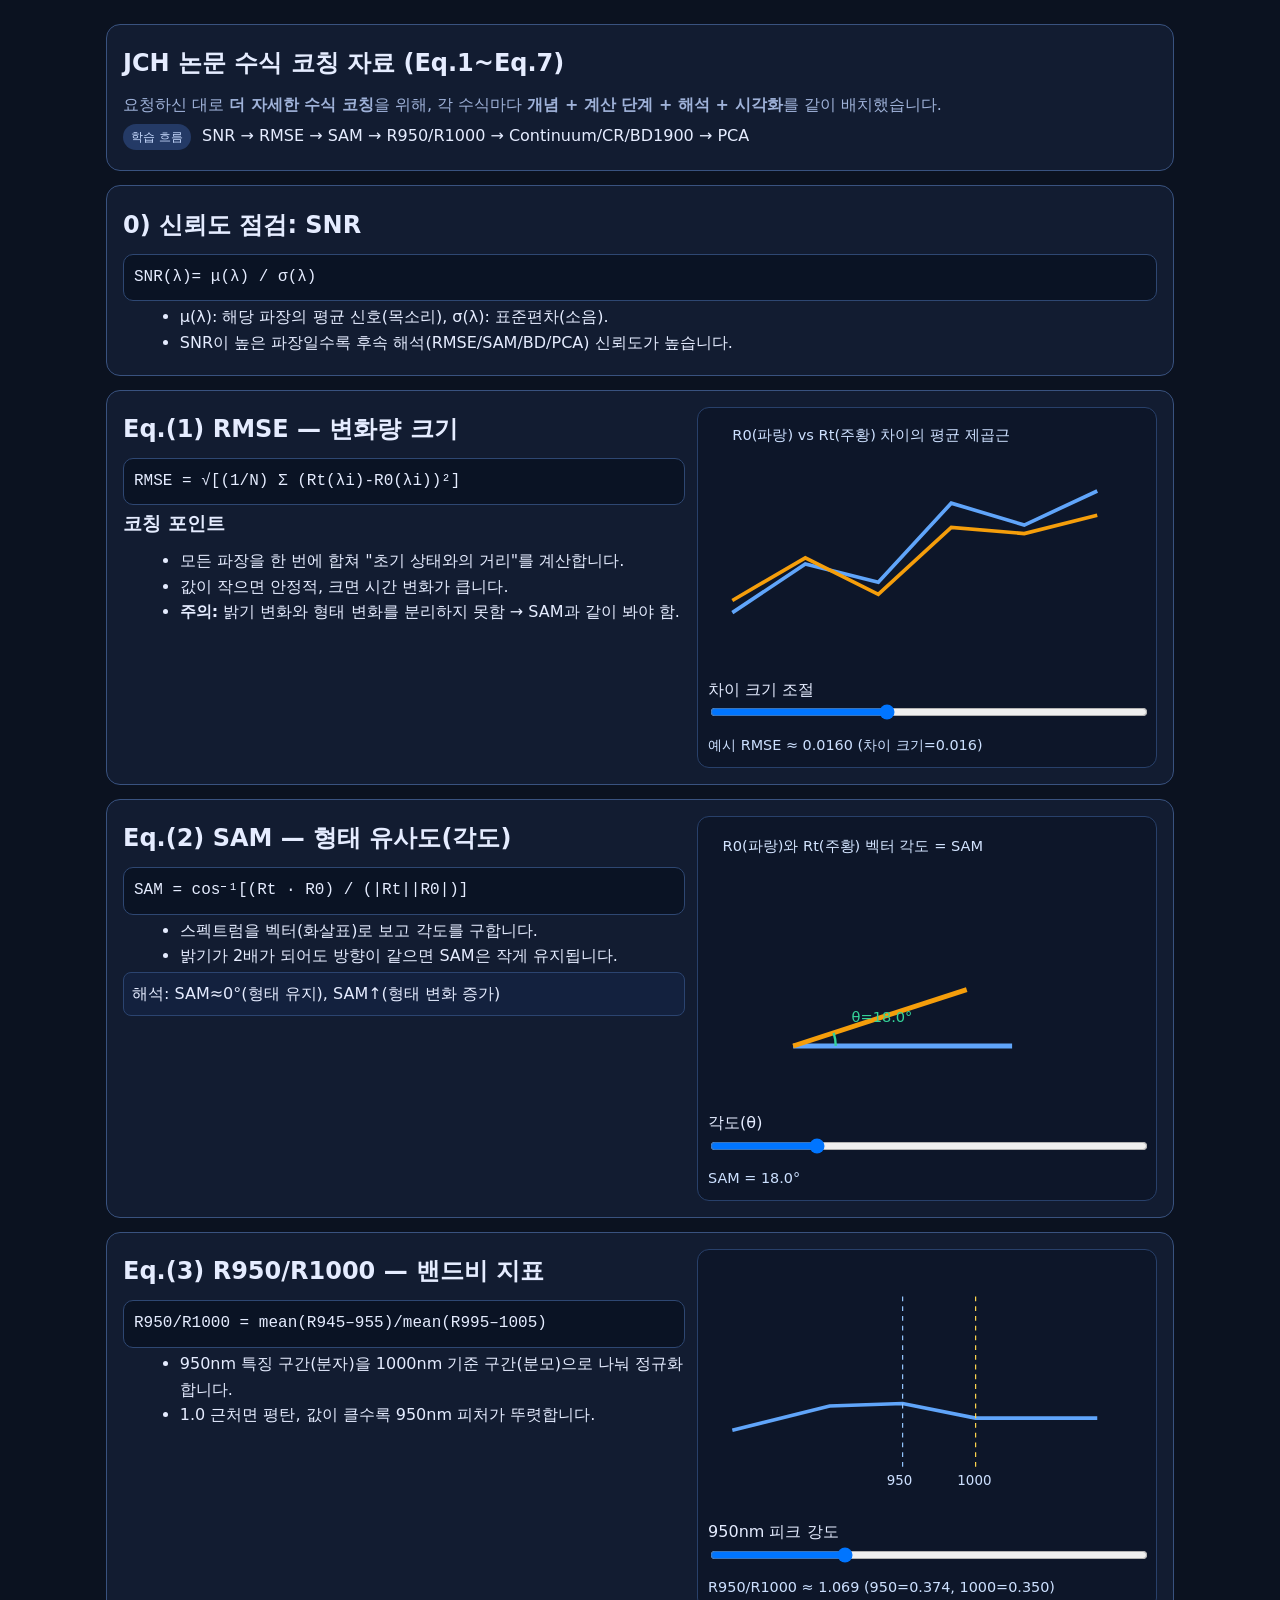
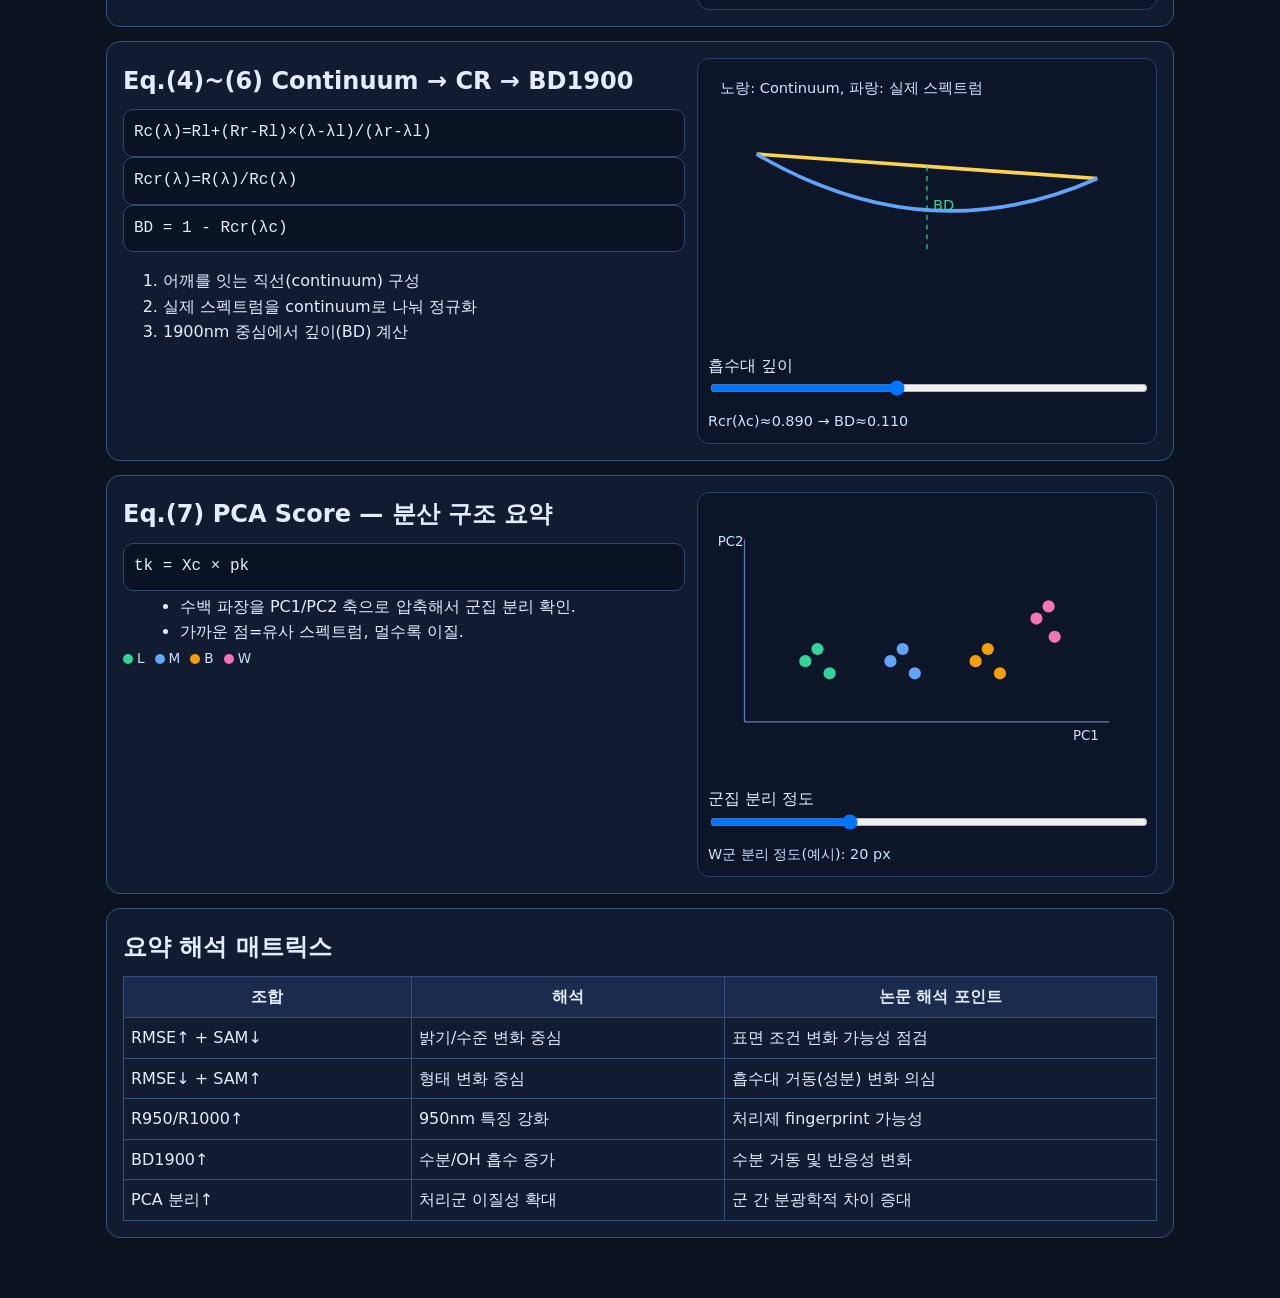
==== jch_equation_coaching.html @ fbaf9b6c "docs: add detailed JCH equation coaching HTML with visualizations" ====
<!doctype html>
<html lang="ko">
<head>
  <meta charset="UTF-8" />
  <meta name="viewport" content="width=device-width, initial-scale=1.0" />
  <title>JCH 수식 코칭 자료 (시각화 포함)</title>
  <style>
    :root{--bg:#0b1220;--panel:#121c31;--soft:#1b2947;--text:#e5ecff;--muted:#9fb2d9;--line:#39527f;--accent:#6ea8ff;--good:#34d399;--warn:#fbbf24}
    *{box-sizing:border-box} body{margin:0;font-family:'Noto Sans KR',system-ui,sans-serif;background:var(--bg);color:var(--text);line-height:1.6}
    .wrap{max-width:1100px;margin:0 auto;padding:24px 16px 60px;display:grid;gap:14px}
    .hero,.sec{background:var(--panel);border:1px solid var(--line);border-radius:14px;padding:16px}
    h1,h2,h3{margin:.2rem 0 .6rem} p{margin:.3rem 0}
    .muted{color:var(--muted)} .formula{font-family:Consolas,monospace;background:#0a1324;border:1px solid #2e4772;border-radius:10px;padding:10px;overflow:auto}
    .grid{display:grid;grid-template-columns:1.1fr .9fr;gap:12px}
    .viz{background:#0d1629;border:1px solid #28406a;border-radius:12px;padding:10px}
    .tag{display:inline-block;padding:3px 8px;border-radius:999px;font-size:.78rem;background:#243a66;color:#c8dbff;margin-right:6px}
    ul{margin:.2rem 0 .2rem 1.05rem}
    table{width:100%;border-collapse:collapse;margin-top:8px} th,td{border:1px solid #35507d;padding:7px} th{background:#1a2b4d}
    .range{display:grid;gap:6px;margin-top:8px} input[type=range]{width:100%}
    .value{font-size:.9rem;color:#cce0ff}
    .box{padding:8px;border-radius:8px;background:#13213e;border:1px solid #2b4470}
    .legend{display:flex;gap:10px;flex-wrap:wrap;font-size:.85rem;color:#cde0ff}
    .dot{width:10px;height:10px;border-radius:99px;display:inline-block;margin-right:4px;vertical-align:middle}
    .g{background:#34d399}.b{background:#60a5fa}.o{background:#f59e0b}.p{background:#f472b6}
    @media(max-width:900px){.grid{grid-template-columns:1fr}}
  </style>
</head>
<body>
<main class="wrap">
  <section class="hero">
    <h1>JCH 논문 수식 코칭 자료 (Eq.1~Eq.7)</h1>
    <p class="muted">요청하신 대로 <strong>더 자세한 수식 코칭</strong>을 위해, 각 수식마다 <strong>개념 + 계산 단계 + 해석 + 시각화</strong>를 같이 배치했습니다.</p>
    <p><span class="tag">학습 흐름</span> SNR → RMSE → SAM → R950/R1000 → Continuum/CR/BD1900 → PCA</p>
  </section>

  <section class="sec">
    <h2>0) 신뢰도 점검: SNR</h2>
    <div class="formula">SNR(λ)= μ(λ) / σ(λ)</div>
    <ul>
      <li>μ(λ): 해당 파장의 평균 신호(목소리), σ(λ): 표준편차(소음).</li>
      <li>SNR이 높은 파장일수록 후속 해석(RMSE/SAM/BD/PCA) 신뢰도가 높습니다.</li>
    </ul>
  </section>

  <section class="sec grid">
    <div>
      <h2>Eq.(1) RMSE — 변화량 크기</h2>
      <div class="formula">RMSE = √[(1/N) Σ (Rt(λi)-R0(λi))²]</div>
      <h3>코칭 포인트</h3>
      <ul>
        <li>모든 파장을 한 번에 합쳐 "초기 상태와의 거리"를 계산합니다.</li>
        <li>값이 작으면 안정적, 크면 시간 변화가 큽니다.</li>
        <li><strong>주의:</strong> 밝기 변화와 형태 변화를 분리하지 못함 → SAM과 같이 봐야 함.</li>
      </ul>
    </div>
    <div class="viz">
      <svg viewBox="0 0 360 200" width="100%" aria-label="RMSE 시각화">
        <polyline points="20,160 80,120 140,135 200,70 260,88 320,60" fill="none" stroke="#60a5fa" stroke-width="3"/>
        <polyline points="20,150 80,115 140,145 200,90 260,95 320,80" fill="none" stroke="#f59e0b" stroke-width="3"/>
        <text x="20" y="18" fill="#cde0ff" font-size="12">R0(파랑) vs Rt(주황) 차이의 평균 제곱근</text>
      </svg>
      <div class="range">
        <label>차이 크기 조절 <input id="rmseRange" type="range" min="0" max="40" value="16"></label>
        <div class="value" id="rmseValue"></div>
      </div>
    </div>
  </section>

  <section class="sec grid">
    <div>
      <h2>Eq.(2) SAM — 형태 유사도(각도)</h2>
      <div class="formula">SAM = cos⁻¹[(Rt · R0) / (|Rt||R0|)]</div>
      <ul>
        <li>스펙트럼을 벡터(화살표)로 보고 각도를 구합니다.</li>
        <li>밝기가 2배가 되어도 방향이 같으면 SAM은 작게 유지됩니다.</li>
      </ul>
      <div class="box">해석: SAM≈0°(형태 유지), SAM↑(형태 변화 증가)</div>
    </div>
    <div class="viz">
      <svg id="samSvg" viewBox="0 0 360 220" width="100%"></svg>
      <div class="range">
        <label>각도(θ) <input id="samRange" type="range" min="2" max="70" value="18"></label>
        <div class="value" id="samValue"></div>
      </div>
    </div>
  </section>

  <section class="sec grid">
    <div>
      <h2>Eq.(3) R950/R1000 — 밴드비 지표</h2>
      <div class="formula">R950/R1000 = mean(R945–955)/mean(R995–1005)</div>
      <ul>
        <li>950nm 특징 구간(분자)을 1000nm 기준 구간(분모)으로 나눠 정규화합니다.</li>
        <li>1.0 근처면 평탄, 값이 클수록 950nm 피처가 뚜렷합니다.</li>
      </ul>
    </div>
    <div class="viz">
      <svg id="ratioSvg" viewBox="0 0 360 200" width="100%"></svg>
      <div class="range">
        <label>950nm 피크 강도 <input id="ratioRange" type="range" min="0" max="40" value="12"></label>
        <div class="value" id="ratioValue"></div>
      </div>
    </div>
  </section>

  <section class="sec grid">
    <div>
      <h2>Eq.(4)~(6) Continuum → CR → BD1900</h2>
      <div class="formula">Rc(λ)=Rl+(Rr-Rl)×(λ-λl)/(λr-λl)</div>
      <div class="formula">Rcr(λ)=R(λ)/Rc(λ)</div>
      <div class="formula">BD = 1 - Rcr(λc)</div>
      <ol>
        <li>어깨를 잇는 직선(continuum) 구성</li>
        <li>실제 스펙트럼을 continuum로 나눠 정규화</li>
        <li>1900nm 중심에서 깊이(BD) 계산</li>
      </ol>
    </div>
    <div class="viz">
      <svg id="bdSvg" viewBox="0 0 360 220" width="100%"></svg>
      <div class="range">
        <label>흡수대 깊이 <input id="bdRange" type="range" min="4" max="70" value="32"></label>
        <div class="value" id="bdValue"></div>
      </div>
    </div>
  </section>

  <section class="sec grid">
    <div>
      <h2>Eq.(7) PCA Score — 분산 구조 요약</h2>
      <div class="formula">tk = Xc × pk</div>
      <ul>
        <li>수백 파장을 PC1/PC2 축으로 압축해서 군집 분리 확인.</li>
        <li>가까운 점=유사 스펙트럼, 멀수록 이질.</li>
      </ul>
      <div class="legend">
        <span><i class="dot g"></i>L</span><span><i class="dot b"></i>M</span><span><i class="dot o"></i>B</span><span><i class="dot p"></i>W</span>
      </div>
    </div>
    <div class="viz">
      <svg id="pcaSvg" viewBox="0 0 360 220" width="100%"></svg>
      <div class="range">
        <label>군집 분리 정도 <input id="pcaRange" type="range" min="4" max="55" value="20"></label>
        <div class="value" id="pcaValue"></div>
      </div>
    </div>
  </section>

  <section class="sec">
    <h2>요약 해석 매트릭스</h2>
    <table>
      <thead><tr><th>조합</th><th>해석</th><th>논문 해석 포인트</th></tr></thead>
      <tbody>
        <tr><td>RMSE↑ + SAM↓</td><td>밝기/수준 변화 중심</td><td>표면 조건 변화 가능성 점검</td></tr>
        <tr><td>RMSE↓ + SAM↑</td><td>형태 변화 중심</td><td>흡수대 거동(성분) 변화 의심</td></tr>
        <tr><td>R950/R1000↑</td><td>950nm 특징 강화</td><td>처리제 fingerprint 가능성</td></tr>
        <tr><td>BD1900↑</td><td>수분/OH 흡수 증가</td><td>수분 거동 및 반응성 변화</td></tr>
        <tr><td>PCA 분리↑</td><td>처리군 이질성 확대</td><td>군 간 분광학적 차이 증대</td></tr>
      </tbody>
    </table>
  </section>
</main>

<script>
  const rmseRange = document.getElementById('rmseRange');
  const rmseValue = document.getElementById('rmseValue');
  const samRange = document.getElementById('samRange');
  const samValue = document.getElementById('samValue');
  const ratioRange = document.getElementById('ratioRange');
  const ratioValue = document.getElementById('ratioValue');
  const bdRange = document.getElementById('bdRange');
  const bdValue = document.getElementById('bdValue');
  const pcaRange = document.getElementById('pcaRange');
  const pcaValue = document.getElementById('pcaValue');

  function updateRMSE(){
    const d = Number(rmseRange.value)/1000;
    rmseValue.textContent = `예시 RMSE ≈ ${Math.sqrt((d*d*6)/6).toFixed(4)} (차이 크기=${d.toFixed(3)})`;
  }

  function drawSAM(){
    const theta = Number(samRange.value) * Math.PI/180;
    const x2 = 70 + Math.cos(theta)*150;
    const y2 = 180 - Math.sin(theta)*150;
    const svg = `
      <line x1="70" y1="180" x2="250" y2="180" stroke="#60a5fa" stroke-width="4"/>
      <line x1="70" y1="180" x2="${x2}" y2="${y2}" stroke="#f59e0b" stroke-width="4"/>
      <path d="M 105 180 A 35 35 0 0 0 ${70+Math.cos(theta)*35} ${180-Math.sin(theta)*35}" stroke="#34d399" fill="none" stroke-width="2"/>
      <text x="12" y="20" fill="#d3e4ff" font-size="12">R0(파랑)와 Rt(주황) 벡터 각도 = SAM</text>
      <text x="118" y="160" fill="#34d399" font-size="12">θ=${(theta*180/Math.PI).toFixed(1)}°</text>`;
    document.getElementById('samSvg').innerHTML = svg;
    samValue.textContent = `SAM = ${(theta*180/Math.PI).toFixed(1)}°`;
  }

  function drawRatio(){
    const peak = Number(ratioRange.value);
    const y950 = 130 - peak;
    const y1000 = 130;
    const num = 0.35 + peak/500;
    const den = 0.35;
    const ratio = num/den;
    const svg = `
      <polyline points="20,140 100,120 160,${y950} 220,${y1000} 320,130" fill="none" stroke="#60a5fa" stroke-width="3"/>
      <line x1="160" y1="30" x2="160" y2="170" stroke="#93c5fd" stroke-dasharray="4 4"/>
      <line x1="220" y1="30" x2="220" y2="170" stroke="#fcd34d" stroke-dasharray="4 4"/>
      <text x="147" y="185" fill="#cde0ff" font-size="11">950</text>
      <text x="205" y="185" fill="#cde0ff" font-size="11">1000</text>`;
    document.getElementById('ratioSvg').innerHTML = svg;
    ratioValue.textContent = `R950/R1000 ≈ ${ratio.toFixed(3)} (950=${num.toFixed(3)}, 1000=${den.toFixed(3)})`;
  }

  function drawBD(){
    const depth = Number(bdRange.value);
    const bottom = 120 + depth;
    const rc = 0.29;
    const r = rc - depth/1000;
    const rcr = r/rc;
    const bd = 1-rcr;
    const svg = `
      <line x1="40" y1="70" x2="320" y2="90" stroke="#fcd34d" stroke-width="3"/>
      <path d="M40 70 Q180 ${bottom} 320 90" stroke="#60a5fa" fill="none" stroke-width="3"/>
      <line x1="180" y1="80" x2="180" y2="${bottom}" stroke="#34d399" stroke-dasharray="4 4"/>
      <text x="185" y="${(bottom+80)/2}" fill="#34d399" font-size="12">BD</text>
      <text x="10" y="20" fill="#d3e4ff" font-size="12">노랑: Continuum, 파랑: 실제 스펙트럼</text>`;
    document.getElementById('bdSvg').innerHTML = svg;
    bdValue.textContent = `Rcr(λc)≈${rcr.toFixed(3)} → BD≈${bd.toFixed(3)}`;
  }

  function drawPCA(){
    const sep = Number(pcaRange.value);
    const groups = {
      L:[[80,130],[90,120],[100,140]],
      M:[[150,130],[160,120],[170,140]],
      B:[[220,130],[230,120],[240,140]],
      W:[[290-sep,95],[300-sep,85],[305-sep,110]]
    };
    const color = {L:'#34d399',M:'#60a5fa',B:'#f59e0b',W:'#f472b6'};
    let s = '<line x1="30" y1="180" x2="330" y2="180" stroke="#5f7fb2"/><line x1="30" y1="30" x2="30" y2="180" stroke="#5f7fb2"/>';
    Object.entries(groups).forEach(([k,pts])=>pts.forEach(([x,y])=>{s += `<circle cx="${x}" cy="${y}" r="5" fill="${color[k]}"/>`; }));
    s += '<text x="300" y="195" fill="#cde0ff" font-size="11">PC1</text><text x="8" y="35" fill="#cde0ff" font-size="11">PC2</text>';
    document.getElementById('pcaSvg').innerHTML = s;
    pcaValue.textContent = `W군 분리 정도(예시): ${sep} px`;
  }

  [rmseRange,samRange,ratioRange,bdRange,pcaRange].forEach(el=>el.addEventListener('input',()=>{updateRMSE();drawSAM();drawRatio();drawBD();drawPCA();}));
  updateRMSE(); drawSAM(); drawRatio(); drawBD(); drawPCA();
</script>
</body>
</html>
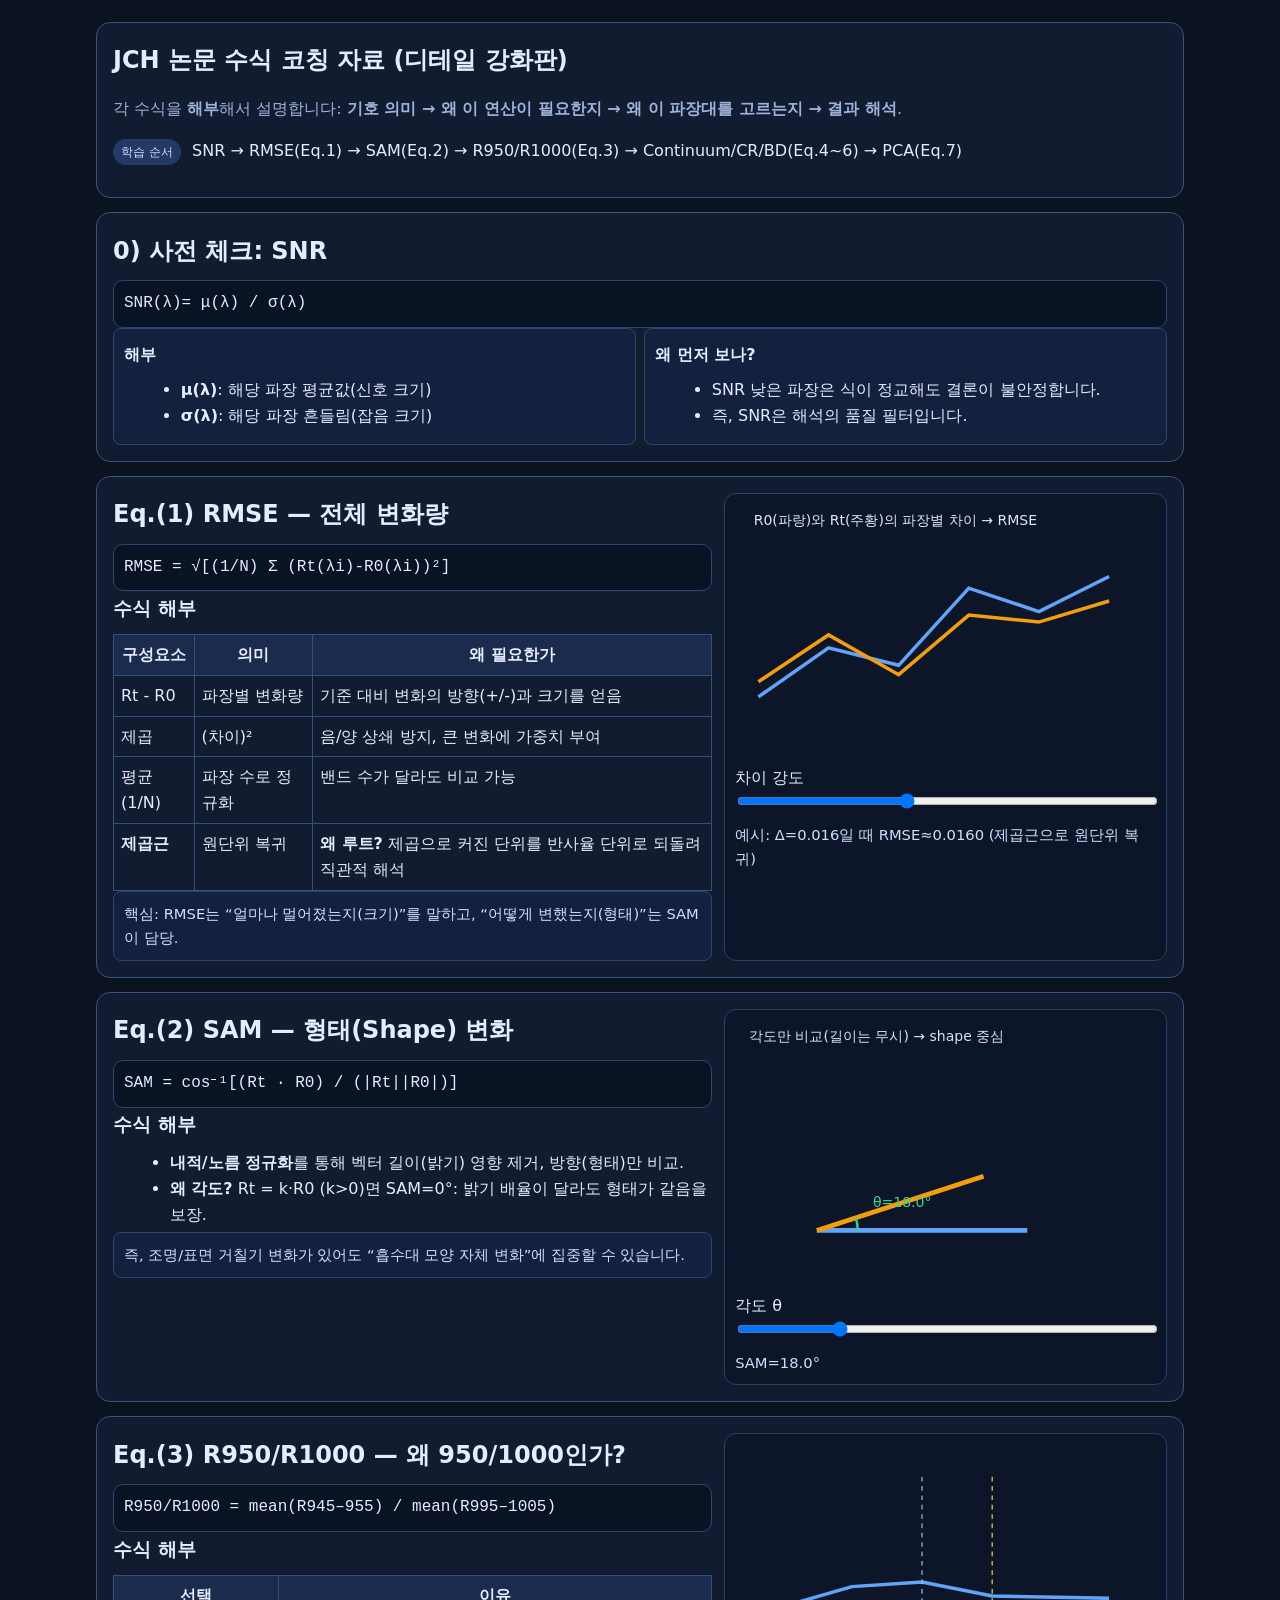
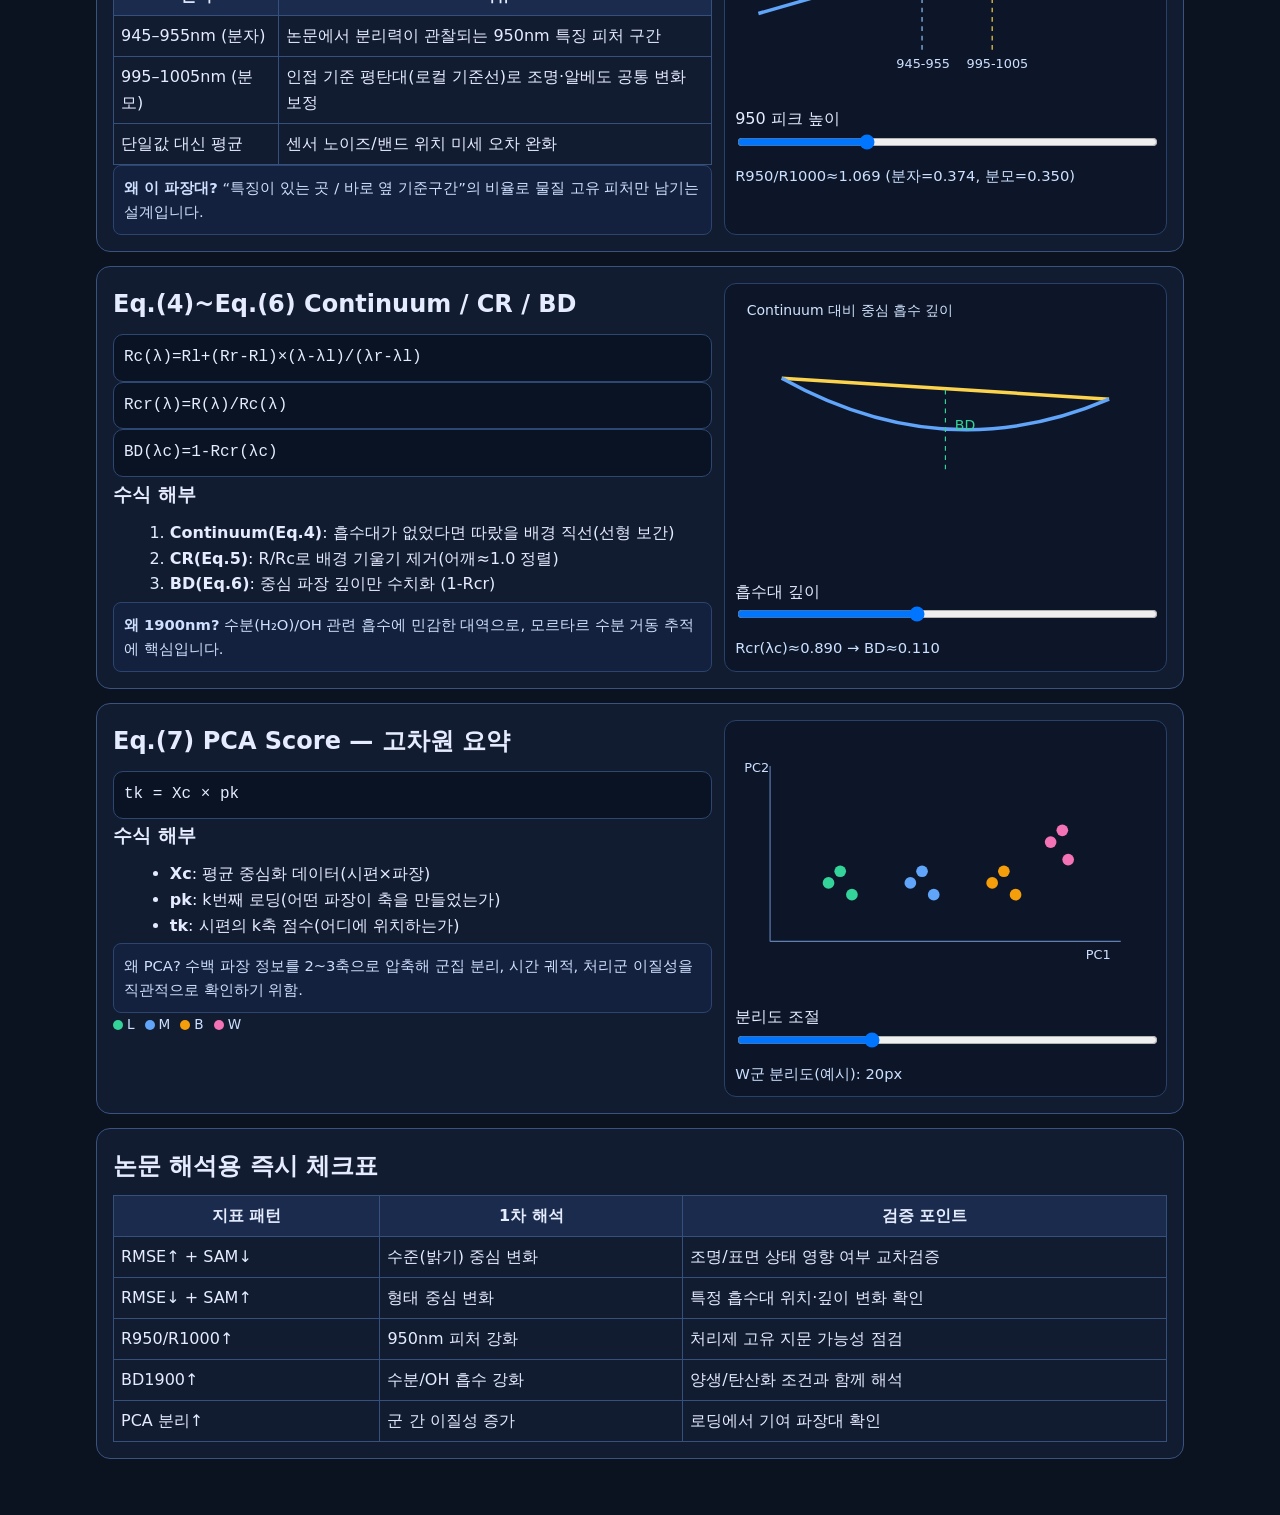
==== commit 7f79bf9e: "docs: deepen equation-level coaching details in HTML guide" ====
--- a/jch_equation_coaching.html
+++ b/jch_equation_coaching.html
@@ -3,246 +3,198 @@
 <head>
   <meta charset="UTF-8" />
   <meta name="viewport" content="width=device-width, initial-scale=1.0" />
-  <title>JCH 수식 코칭 자료 (시각화 포함)</title>
+  <title>JCH 수식 코칭 자료 (디테일 강화판)</title>
   <style>
     :root{--bg:#0b1220;--panel:#121c31;--soft:#1b2947;--text:#e5ecff;--muted:#9fb2d9;--line:#39527f;--accent:#6ea8ff;--good:#34d399;--warn:#fbbf24}
-    *{box-sizing:border-box} body{margin:0;font-family:'Noto Sans KR',system-ui,sans-serif;background:var(--bg);color:var(--text);line-height:1.6}
-    .wrap{max-width:1100px;margin:0 auto;padding:24px 16px 60px;display:grid;gap:14px}
+    *{box-sizing:border-box} body{margin:0;font-family:'Noto Sans KR',system-ui,sans-serif;background:var(--bg);color:var(--text);line-height:1.62}
+    .wrap{max-width:1120px;margin:0 auto;padding:22px 16px 56px;display:grid;gap:14px}
     .hero,.sec{background:var(--panel);border:1px solid var(--line);border-radius:14px;padding:16px}
-    h1,h2,h3{margin:.2rem 0 .6rem} p{margin:.3rem 0}
-    .muted{color:var(--muted)} .formula{font-family:Consolas,monospace;background:#0a1324;border:1px solid #2e4772;border-radius:10px;padding:10px;overflow:auto}
-    .grid{display:grid;grid-template-columns:1.1fr .9fr;gap:12px}
+    h1,h2,h3,h4{margin:.15rem 0 .6rem}.muted{color:var(--muted)}
+    .formula{font-family:Consolas,monospace;background:#0a1324;border:1px solid #2e4772;border-radius:10px;padding:10px;overflow:auto}
+    .grid{display:grid;grid-template-columns:1.15fr .85fr;gap:12px}
     .viz{background:#0d1629;border:1px solid #28406a;border-radius:12px;padding:10px}
     .tag{display:inline-block;padding:3px 8px;border-radius:999px;font-size:.78rem;background:#243a66;color:#c8dbff;margin-right:6px}
-    ul{margin:.2rem 0 .2rem 1.05rem}
-    table{width:100%;border-collapse:collapse;margin-top:8px} th,td{border:1px solid #35507d;padding:7px} th{background:#1a2b4d}
+    ul,ol{margin:.2rem 0 .3rem 1.05rem}
+    table{width:100%;border-collapse:collapse;margin-top:8px}th,td{border:1px solid #35507d;padding:7px;vertical-align:top}th{background:#1a2b4d}
     .range{display:grid;gap:6px;margin-top:8px} input[type=range]{width:100%}
-    .value{font-size:.9rem;color:#cce0ff}
-    .box{padding:8px;border-radius:8px;background:#13213e;border:1px solid #2b4470}
-    .legend{display:flex;gap:10px;flex-wrap:wrap;font-size:.85rem;color:#cde0ff}
-    .dot{width:10px;height:10px;border-radius:99px;display:inline-block;margin-right:4px;vertical-align:middle}
+    .value{font-size:.92rem;color:#cce0ff}.box{padding:10px;border-radius:8px;background:#13213e;border:1px solid #2b4470}
+    .subgrid{display:grid;grid-template-columns:1fr 1fr;gap:8px}.mini{font-size:.92rem;color:#cfe0ff}
+    .legend{display:flex;gap:10px;flex-wrap:wrap;font-size:.85rem;color:#cde0ff}.dot{width:10px;height:10px;border-radius:99px;display:inline-block;margin-right:4px;vertical-align:middle}
     .g{background:#34d399}.b{background:#60a5fa}.o{background:#f59e0b}.p{background:#f472b6}
-    @media(max-width:900px){.grid{grid-template-columns:1fr}}
+    @media(max-width:920px){.grid,.subgrid{grid-template-columns:1fr}}
   </style>
 </head>
 <body>
 <main class="wrap">
   <section class="hero">
-    <h1>JCH 논문 수식 코칭 자료 (Eq.1~Eq.7)</h1>
-    <p class="muted">요청하신 대로 <strong>더 자세한 수식 코칭</strong>을 위해, 각 수식마다 <strong>개념 + 계산 단계 + 해석 + 시각화</strong>를 같이 배치했습니다.</p>
-    <p><span class="tag">학습 흐름</span> SNR → RMSE → SAM → R950/R1000 → Continuum/CR/BD1900 → PCA</p>
+    <h1>JCH 논문 수식 코칭 자료 (디테일 강화판)</h1>
+    <p class="muted">각 수식을 <strong>해부</strong>해서 설명합니다: <strong>기호 의미 → 왜 이 연산이 필요한지 → 왜 이 파장대를 고르는지 → 결과 해석</strong>.</p>
+    <p><span class="tag">학습 순서</span> SNR → RMSE(Eq.1) → SAM(Eq.2) → R950/R1000(Eq.3) → Continuum/CR/BD(Eq.4~6) → PCA(Eq.7)</p>
   </section>
 
   <section class="sec">
-    <h2>0) 신뢰도 점검: SNR</h2>
+    <h2>0) 사전 체크: SNR</h2>
     <div class="formula">SNR(λ)= μ(λ) / σ(λ)</div>
-    <ul>
-      <li>μ(λ): 해당 파장의 평균 신호(목소리), σ(λ): 표준편차(소음).</li>
-      <li>SNR이 높은 파장일수록 후속 해석(RMSE/SAM/BD/PCA) 신뢰도가 높습니다.</li>
-    </ul>
-  </section>
-
-  <section class="sec grid">
-    <div>
-      <h2>Eq.(1) RMSE — 변화량 크기</h2>
+    <div class="subgrid">
+      <div class="box">
+        <h4>해부</h4>
+        <ul>
+          <li><strong>μ(λ)</strong>: 해당 파장 평균값(신호 크기)</li>
+          <li><strong>σ(λ)</strong>: 해당 파장 흔들림(잡음 크기)</li>
+        </ul>
+      </div>
+      <div class="box">
+        <h4>왜 먼저 보나?</h4>
+        <ul>
+          <li>SNR 낮은 파장은 식이 정교해도 결론이 불안정합니다.</li>
+          <li>즉, SNR은 해석의 품질 필터입니다.</li>
+        </ul>
+      </div>
+    </div>
+  </section>
+
+  <section class="sec grid">
+    <div>
+      <h2>Eq.(1) RMSE — 전체 변화량</h2>
       <div class="formula">RMSE = √[(1/N) Σ (Rt(λi)-R0(λi))²]</div>
-      <h3>코칭 포인트</h3>
+      <h3>수식 해부</h3>
+      <table>
+        <tr><th>구성요소</th><th>의미</th><th>왜 필요한가</th></tr>
+        <tr><td>Rt - R0</td><td>파장별 변화량</td><td>기준 대비 변화의 방향(+/-)과 크기를 얻음</td></tr>
+        <tr><td>제곱</td><td>(차이)²</td><td>음/양 상쇄 방지, 큰 변화에 가중치 부여</td></tr>
+        <tr><td>평균(1/N)</td><td>파장 수로 정규화</td><td>밴드 수가 달라도 비교 가능</td></tr>
+        <tr><td><strong>제곱근</strong></td><td>원단위 복귀</td><td><strong>왜 루트?</strong> 제곱으로 커진 단위를 반사율 단위로 되돌려 직관적 해석</td></tr>
+      </table>
+      <div class="box mini">핵심: RMSE는 “얼마나 멀어졌는지(크기)”를 말하고, “어떻게 변했는지(형태)”는 SAM이 담당.</div>
+    </div>
+    <div class="viz">
+      <svg viewBox="0 0 360 210" width="100%"><polyline points="20,165 80,123 140,138 200,72 260,92 320,62" fill="none" stroke="#60a5fa" stroke-width="3"/><polyline points="20,152 80,112 140,146 200,95 260,101 320,83" fill="none" stroke="#f59e0b" stroke-width="3"/><text x="16" y="18" fill="#d8e7ff" font-size="12">R0(파랑)와 Rt(주황)의 파장별 차이 → RMSE</text></svg>
+      <div class="range"><label>차이 강도 <input id="rmseRange" type="range" min="0" max="40" value="16"></label><div class="value" id="rmseValue"></div></div>
+    </div>
+  </section>
+
+  <section class="sec grid">
+    <div>
+      <h2>Eq.(2) SAM — 형태(Shape) 변화</h2>
+      <div class="formula">SAM = cos⁻¹[(Rt · R0) / (|Rt||R0|)]</div>
+      <h3>수식 해부</h3>
       <ul>
-        <li>모든 파장을 한 번에 합쳐 "초기 상태와의 거리"를 계산합니다.</li>
-        <li>값이 작으면 안정적, 크면 시간 변화가 큽니다.</li>
-        <li><strong>주의:</strong> 밝기 변화와 형태 변화를 분리하지 못함 → SAM과 같이 봐야 함.</li>
+        <li><strong>내적/노름 정규화</strong>를 통해 벡터 길이(밝기) 영향 제거, 방향(형태)만 비교.</li>
+        <li><strong>왜 각도?</strong> Rt = k·R0 (k>0)면 SAM=0°: 밝기 배율이 달라도 형태가 같음을 보장.</li>
       </ul>
-    </div>
-    <div class="viz">
-      <svg viewBox="0 0 360 200" width="100%" aria-label="RMSE 시각화">
-        <polyline points="20,160 80,120 140,135 200,70 260,88 320,60" fill="none" stroke="#60a5fa" stroke-width="3"/>
-        <polyline points="20,150 80,115 140,145 200,90 260,95 320,80" fill="none" stroke="#f59e0b" stroke-width="3"/>
-        <text x="20" y="18" fill="#cde0ff" font-size="12">R0(파랑) vs Rt(주황) 차이의 평균 제곱근</text>
-      </svg>
-      <div class="range">
-        <label>차이 크기 조절 <input id="rmseRange" type="range" min="0" max="40" value="16"></label>
-        <div class="value" id="rmseValue"></div>
-      </div>
-    </div>
-  </section>
-
-  <section class="sec grid">
-    <div>
-      <h2>Eq.(2) SAM — 형태 유사도(각도)</h2>
-      <div class="formula">SAM = cos⁻¹[(Rt · R0) / (|Rt||R0|)]</div>
-      <ul>
-        <li>스펙트럼을 벡터(화살표)로 보고 각도를 구합니다.</li>
-        <li>밝기가 2배가 되어도 방향이 같으면 SAM은 작게 유지됩니다.</li>
-      </ul>
-      <div class="box">해석: SAM≈0°(형태 유지), SAM↑(형태 변화 증가)</div>
+      <div class="box mini">즉, 조명/표면 거칠기 변화가 있어도 “흡수대 모양 자체 변화”에 집중할 수 있습니다.</div>
     </div>
     <div class="viz">
       <svg id="samSvg" viewBox="0 0 360 220" width="100%"></svg>
-      <div class="range">
-        <label>각도(θ) <input id="samRange" type="range" min="2" max="70" value="18"></label>
-        <div class="value" id="samValue"></div>
-      </div>
-    </div>
-  </section>
-
-  <section class="sec grid">
-    <div>
-      <h2>Eq.(3) R950/R1000 — 밴드비 지표</h2>
-      <div class="formula">R950/R1000 = mean(R945–955)/mean(R995–1005)</div>
-      <ul>
-        <li>950nm 특징 구간(분자)을 1000nm 기준 구간(분모)으로 나눠 정규화합니다.</li>
-        <li>1.0 근처면 평탄, 값이 클수록 950nm 피처가 뚜렷합니다.</li>
-      </ul>
-    </div>
-    <div class="viz">
-      <svg id="ratioSvg" viewBox="0 0 360 200" width="100%"></svg>
-      <div class="range">
-        <label>950nm 피크 강도 <input id="ratioRange" type="range" min="0" max="40" value="12"></label>
-        <div class="value" id="ratioValue"></div>
-      </div>
-    </div>
-  </section>
-
-  <section class="sec grid">
-    <div>
-      <h2>Eq.(4)~(6) Continuum → CR → BD1900</h2>
+      <div class="range"><label>각도 θ <input id="samRange" type="range" min="2" max="70" value="18"></label><div class="value" id="samValue"></div></div>
+    </div>
+  </section>
+
+  <section class="sec grid">
+    <div>
+      <h2>Eq.(3) R950/R1000 — 왜 950/1000인가?</h2>
+      <div class="formula">R950/R1000 = mean(R945–955) / mean(R995–1005)</div>
+      <h3>수식 해부</h3>
+      <table>
+        <tr><th>선택</th><th>이유</th></tr>
+        <tr><td>945–955nm (분자)</td><td>논문에서 분리력이 관찰되는 950nm 특징 피처 구간</td></tr>
+        <tr><td>995–1005nm (분모)</td><td>인접 기준 평탄대(로컬 기준선)로 조명·알베도 공통 변화 보정</td></tr>
+        <tr><td>단일값 대신 평균</td><td>센서 노이즈/밴드 위치 미세 오차 완화</td></tr>
+      </table>
+      <div class="box mini"><strong>왜 이 파장대?</strong> “특징이 있는 곳 / 바로 옆 기준구간”의 비율로 물질 고유 피처만 남기는 설계입니다.</div>
+    </div>
+    <div class="viz">
+      <svg id="ratioSvg" viewBox="0 0 360 210" width="100%"></svg>
+      <div class="range"><label>950 피크 높이 <input id="ratioRange" type="range" min="0" max="40" value="12"></label><div class="value" id="ratioValue"></div></div>
+    </div>
+  </section>
+
+  <section class="sec grid">
+    <div>
+      <h2>Eq.(4)~Eq.(6) Continuum / CR / BD</h2>
       <div class="formula">Rc(λ)=Rl+(Rr-Rl)×(λ-λl)/(λr-λl)</div>
       <div class="formula">Rcr(λ)=R(λ)/Rc(λ)</div>
-      <div class="formula">BD = 1 - Rcr(λc)</div>
+      <div class="formula">BD(λc)=1-Rcr(λc)</div>
+      <h3>수식 해부</h3>
       <ol>
-        <li>어깨를 잇는 직선(continuum) 구성</li>
-        <li>실제 스펙트럼을 continuum로 나눠 정규화</li>
-        <li>1900nm 중심에서 깊이(BD) 계산</li>
+        <li><strong>Continuum(Eq.4)</strong>: 흡수대가 없었다면 따랐을 배경 직선(선형 보간)</li>
+        <li><strong>CR(Eq.5)</strong>: R/Rc로 배경 기울기 제거(어깨≈1.0 정렬)</li>
+        <li><strong>BD(Eq.6)</strong>: 중심 파장 깊이만 수치화 (1-Rcr)</li>
       </ol>
-    </div>
-    <div class="viz">
-      <svg id="bdSvg" viewBox="0 0 360 220" width="100%"></svg>
-      <div class="range">
-        <label>흡수대 깊이 <input id="bdRange" type="range" min="4" max="70" value="32"></label>
-        <div class="value" id="bdValue"></div>
-      </div>
-    </div>
-  </section>
-
-  <section class="sec grid">
-    <div>
-      <h2>Eq.(7) PCA Score — 분산 구조 요약</h2>
+      <div class="box mini"><strong>왜 1900nm?</strong> 수분(H₂O)/OH 관련 흡수에 민감한 대역으로, 모르타르 수분 거동 추적에 핵심입니다.</div>
+    </div>
+    <div class="viz">
+      <svg id="bdSvg" viewBox="0 0 360 230" width="100%"></svg>
+      <div class="range"><label>흡수대 깊이 <input id="bdRange" type="range" min="4" max="70" value="32"></label><div class="value" id="bdValue"></div></div>
+    </div>
+  </section>
+
+  <section class="sec grid">
+    <div>
+      <h2>Eq.(7) PCA Score — 고차원 요약</h2>
       <div class="formula">tk = Xc × pk</div>
+      <h3>수식 해부</h3>
       <ul>
-        <li>수백 파장을 PC1/PC2 축으로 압축해서 군집 분리 확인.</li>
-        <li>가까운 점=유사 스펙트럼, 멀수록 이질.</li>
+        <li><strong>Xc</strong>: 평균 중심화 데이터(시편×파장)</li>
+        <li><strong>pk</strong>: k번째 로딩(어떤 파장이 축을 만들었는가)</li>
+        <li><strong>tk</strong>: 시편의 k축 점수(어디에 위치하는가)</li>
       </ul>
-      <div class="legend">
-        <span><i class="dot g"></i>L</span><span><i class="dot b"></i>M</span><span><i class="dot o"></i>B</span><span><i class="dot p"></i>W</span>
-      </div>
+      <div class="box mini">왜 PCA? 수백 파장 정보를 2~3축으로 압축해 군집 분리, 시간 궤적, 처리군 이질성을 직관적으로 확인하기 위함.</div>
+      <div class="legend"><span><i class="dot g"></i>L</span><span><i class="dot b"></i>M</span><span><i class="dot o"></i>B</span><span><i class="dot p"></i>W</span></div>
     </div>
     <div class="viz">
       <svg id="pcaSvg" viewBox="0 0 360 220" width="100%"></svg>
-      <div class="range">
-        <label>군집 분리 정도 <input id="pcaRange" type="range" min="4" max="55" value="20"></label>
-        <div class="value" id="pcaValue"></div>
-      </div>
+      <div class="range"><label>분리도 조절 <input id="pcaRange" type="range" min="4" max="55" value="20"></label><div class="value" id="pcaValue"></div></div>
     </div>
   </section>
 
   <section class="sec">
-    <h2>요약 해석 매트릭스</h2>
+    <h2>논문 해석용 즉시 체크표</h2>
     <table>
-      <thead><tr><th>조합</th><th>해석</th><th>논문 해석 포인트</th></tr></thead>
+      <thead><tr><th>지표 패턴</th><th>1차 해석</th><th>검증 포인트</th></tr></thead>
       <tbody>
-        <tr><td>RMSE↑ + SAM↓</td><td>밝기/수준 변화 중심</td><td>표면 조건 변화 가능성 점검</td></tr>
-        <tr><td>RMSE↓ + SAM↑</td><td>형태 변화 중심</td><td>흡수대 거동(성분) 변화 의심</td></tr>
-        <tr><td>R950/R1000↑</td><td>950nm 특징 강화</td><td>처리제 fingerprint 가능성</td></tr>
-        <tr><td>BD1900↑</td><td>수분/OH 흡수 증가</td><td>수분 거동 및 반응성 변화</td></tr>
-        <tr><td>PCA 분리↑</td><td>처리군 이질성 확대</td><td>군 간 분광학적 차이 증대</td></tr>
+        <tr><td>RMSE↑ + SAM↓</td><td>수준(밝기) 중심 변화</td><td>조명/표면 상태 영향 여부 교차검증</td></tr>
+        <tr><td>RMSE↓ + SAM↑</td><td>형태 중심 변화</td><td>특정 흡수대 위치·깊이 변화 확인</td></tr>
+        <tr><td>R950/R1000↑</td><td>950nm 피처 강화</td><td>처리제 고유 지문 가능성 점검</td></tr>
+        <tr><td>BD1900↑</td><td>수분/OH 흡수 강화</td><td>양생/탄산화 조건과 함께 해석</td></tr>
+        <tr><td>PCA 분리↑</td><td>군 간 이질성 증가</td><td>로딩에서 기여 파장대 확인</td></tr>
       </tbody>
     </table>
   </section>
 </main>
 
 <script>
-  const rmseRange = document.getElementById('rmseRange');
-  const rmseValue = document.getElementById('rmseValue');
-  const samRange = document.getElementById('samRange');
-  const samValue = document.getElementById('samValue');
-  const ratioRange = document.getElementById('ratioRange');
-  const ratioValue = document.getElementById('ratioValue');
-  const bdRange = document.getElementById('bdRange');
-  const bdValue = document.getElementById('bdValue');
-  const pcaRange = document.getElementById('pcaRange');
-  const pcaValue = document.getElementById('pcaValue');
-
+  const $ = (id)=>document.getElementById(id);
   function updateRMSE(){
-    const d = Number(rmseRange.value)/1000;
-    rmseValue.textContent = `예시 RMSE ≈ ${Math.sqrt((d*d*6)/6).toFixed(4)} (차이 크기=${d.toFixed(3)})`;
-  }
-
+    const d = Number($('rmseRange').value)/1000;
+    $('rmseValue').textContent = `예시: Δ=${d.toFixed(3)}일 때 RMSE≈${Math.sqrt(d*d).toFixed(4)} (제곱근으로 원단위 복귀)`;
+  }
   function drawSAM(){
-    const theta = Number(samRange.value) * Math.PI/180;
-    const x2 = 70 + Math.cos(theta)*150;
-    const y2 = 180 - Math.sin(theta)*150;
-    const svg = `
-      <line x1="70" y1="180" x2="250" y2="180" stroke="#60a5fa" stroke-width="4"/>
-      <line x1="70" y1="180" x2="${x2}" y2="${y2}" stroke="#f59e0b" stroke-width="4"/>
-      <path d="M 105 180 A 35 35 0 0 0 ${70+Math.cos(theta)*35} ${180-Math.sin(theta)*35}" stroke="#34d399" fill="none" stroke-width="2"/>
-      <text x="12" y="20" fill="#d3e4ff" font-size="12">R0(파랑)와 Rt(주황) 벡터 각도 = SAM</text>
-      <text x="118" y="160" fill="#34d399" font-size="12">θ=${(theta*180/Math.PI).toFixed(1)}°</text>`;
-    document.getElementById('samSvg').innerHTML = svg;
-    samValue.textContent = `SAM = ${(theta*180/Math.PI).toFixed(1)}°`;
-  }
-
+    const deg = Number($('samRange').value), th=deg*Math.PI/180;
+    const x2=70+Math.cos(th)*150, y2=180-Math.sin(th)*150;
+    $('samSvg').innerHTML=`<line x1="70" y1="180" x2="250" y2="180" stroke="#60a5fa" stroke-width="4"/><line x1="70" y1="180" x2="${x2}" y2="${y2}" stroke="#f59e0b" stroke-width="4"/><path d="M105 180 A35 35 0 0 0 ${70+Math.cos(th)*35} ${180-Math.sin(th)*35}" stroke="#34d399" fill="none" stroke-width="2"/><text x="12" y="18" fill="#d3e4ff" font-size="12">각도만 비교(길이는 무시) → shape 중심</text><text x="118" y="160" fill="#34d399" font-size="12">θ=${deg.toFixed(1)}°</text>`;
+    $('samValue').textContent=`SAM=${deg.toFixed(1)}°`;
+  }
   function drawRatio(){
-    const peak = Number(ratioRange.value);
-    const y950 = 130 - peak;
-    const y1000 = 130;
-    const num = 0.35 + peak/500;
-    const den = 0.35;
-    const ratio = num/den;
-    const svg = `
-      <polyline points="20,140 100,120 160,${y950} 220,${y1000} 320,130" fill="none" stroke="#60a5fa" stroke-width="3"/>
-      <line x1="160" y1="30" x2="160" y2="170" stroke="#93c5fd" stroke-dasharray="4 4"/>
-      <line x1="220" y1="30" x2="220" y2="170" stroke="#fcd34d" stroke-dasharray="4 4"/>
-      <text x="147" y="185" fill="#cde0ff" font-size="11">950</text>
-      <text x="205" y="185" fill="#cde0ff" font-size="11">1000</text>`;
-    document.getElementById('ratioSvg').innerHTML = svg;
-    ratioValue.textContent = `R950/R1000 ≈ ${ratio.toFixed(3)} (950=${num.toFixed(3)}, 1000=${den.toFixed(3)})`;
-  }
-
+    const peak=Number($('ratioRange').value), y950=130-peak, y1000=130;
+    const num=0.35+peak/500, den=0.35, r=num/den;
+    $('ratioSvg').innerHTML=`<polyline points="20,145 100,122 160,${y950} 220,${y1000} 320,132" fill="none" stroke="#60a5fa" stroke-width="3"/><line x1="160" y1="28" x2="160" y2="176" stroke="#93c5fd" stroke-dasharray="4 4"/><line x1="220" y1="28" x2="220" y2="176" stroke="#fcd34d" stroke-dasharray="4 4"/><text x="138" y="192" fill="#cde0ff" font-size="11">945-955</text><text x="198" y="192" fill="#cde0ff" font-size="11">995-1005</text>`;
+    $('ratioValue').textContent=`R950/R1000≈${r.toFixed(3)} (분자=${num.toFixed(3)}, 분모=${den.toFixed(3)})`;
+  }
   function drawBD(){
-    const depth = Number(bdRange.value);
-    const bottom = 120 + depth;
-    const rc = 0.29;
-    const r = rc - depth/1000;
-    const rcr = r/rc;
-    const bd = 1-rcr;
-    const svg = `
-      <line x1="40" y1="70" x2="320" y2="90" stroke="#fcd34d" stroke-width="3"/>
-      <path d="M40 70 Q180 ${bottom} 320 90" stroke="#60a5fa" fill="none" stroke-width="3"/>
-      <line x1="180" y1="80" x2="180" y2="${bottom}" stroke="#34d399" stroke-dasharray="4 4"/>
-      <text x="185" y="${(bottom+80)/2}" fill="#34d399" font-size="12">BD</text>
-      <text x="10" y="20" fill="#d3e4ff" font-size="12">노랑: Continuum, 파랑: 실제 스펙트럼</text>`;
-    document.getElementById('bdSvg').innerHTML = svg;
-    bdValue.textContent = `Rcr(λc)≈${rcr.toFixed(3)} → BD≈${bd.toFixed(3)}`;
-  }
-
+    const depth=Number($('bdRange').value), bottom=118+depth, rc=0.29, r=rc-depth/1000, rcr=r/rc, bd=1-rcr;
+    $('bdSvg').innerHTML=`<line x1="40" y1="72" x2="320" y2="90" stroke="#fcd34d" stroke-width="3"/><path d="M40 72 Q180 ${bottom} 320 90" stroke="#60a5fa" fill="none" stroke-width="3"/><line x1="180" y1="82" x2="180" y2="${bottom}" stroke="#34d399" stroke-dasharray="4 4"/><text x="188" y="${(bottom+82)/2}" fill="#34d399" font-size="12">BD</text><text x="10" y="18" fill="#d3e4ff" font-size="12">Continuum 대비 중심 흡수 깊이</text>`;
+    $('bdValue').textContent=`Rcr(λc)≈${rcr.toFixed(3)} → BD≈${bd.toFixed(3)}`;
+  }
   function drawPCA(){
-    const sep = Number(pcaRange.value);
-    const groups = {
-      L:[[80,130],[90,120],[100,140]],
-      M:[[150,130],[160,120],[170,140]],
-      B:[[220,130],[230,120],[240,140]],
-      W:[[290-sep,95],[300-sep,85],[305-sep,110]]
-    };
-    const color = {L:'#34d399',M:'#60a5fa',B:'#f59e0b',W:'#f472b6'};
-    let s = '<line x1="30" y1="180" x2="330" y2="180" stroke="#5f7fb2"/><line x1="30" y1="30" x2="30" y2="180" stroke="#5f7fb2"/>';
-    Object.entries(groups).forEach(([k,pts])=>pts.forEach(([x,y])=>{s += `<circle cx="${x}" cy="${y}" r="5" fill="${color[k]}"/>`; }));
-    s += '<text x="300" y="195" fill="#cde0ff" font-size="11">PC1</text><text x="8" y="35" fill="#cde0ff" font-size="11">PC2</text>';
-    document.getElementById('pcaSvg').innerHTML = s;
-    pcaValue.textContent = `W군 분리 정도(예시): ${sep} px`;
-  }
-
-  [rmseRange,samRange,ratioRange,bdRange,pcaRange].forEach(el=>el.addEventListener('input',()=>{updateRMSE();drawSAM();drawRatio();drawBD();drawPCA();}));
-  updateRMSE(); drawSAM(); drawRatio(); drawBD(); drawPCA();
+    const sep=Number($('pcaRange').value), groups={L:[[80,130],[90,120],[100,140]],M:[[150,130],[160,120],[170,140]],B:[[220,130],[230,120],[240,140]],W:[[290-sep,95],[300-sep,85],[305-sep,110]]}, c={L:'#34d399',M:'#60a5fa',B:'#f59e0b',W:'#f472b6'};
+    let s='<line x1="30" y1="180" x2="330" y2="180" stroke="#5f7fb2"/><line x1="30" y1="30" x2="30" y2="180" stroke="#5f7fb2"/>';
+    Object.entries(groups).forEach(([k,pts])=>pts.forEach(([x,y])=>s+=`<circle cx="${x}" cy="${y}" r="5" fill="${c[k]}"/>`));
+    s+='<text x="300" y="195" fill="#cde0ff" font-size="11">PC1</text><text x="8" y="35" fill="#cde0ff" font-size="11">PC2</text>';
+    $('pcaSvg').innerHTML=s; $('pcaValue').textContent=`W군 분리도(예시): ${sep}px`;
+  }
+  ['rmseRange','samRange','ratioRange','bdRange','pcaRange'].forEach(id=>$(id).addEventListener('input',()=>{updateRMSE();drawSAM();drawRatio();drawBD();drawPCA();}));
+  updateRMSE();drawSAM();drawRatio();drawBD();drawPCA();
 </script>
 </body>
 </html>
